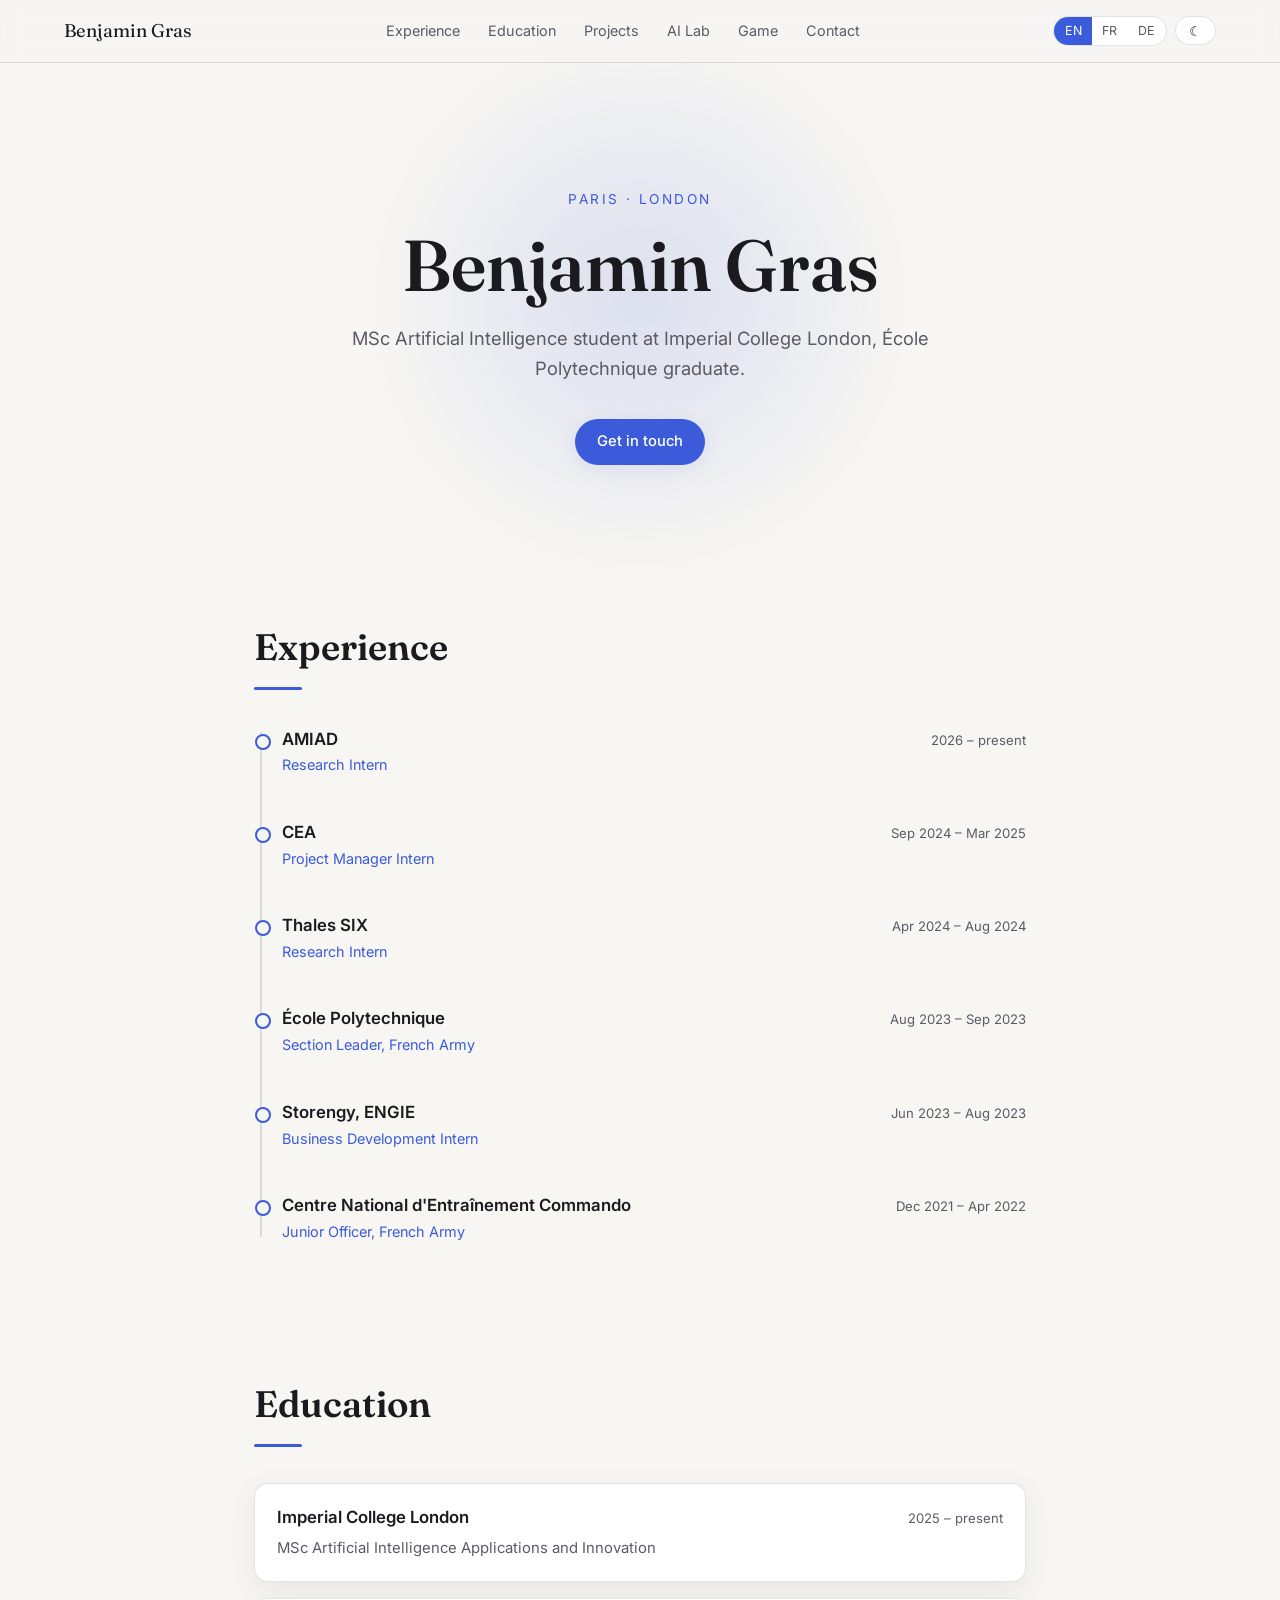
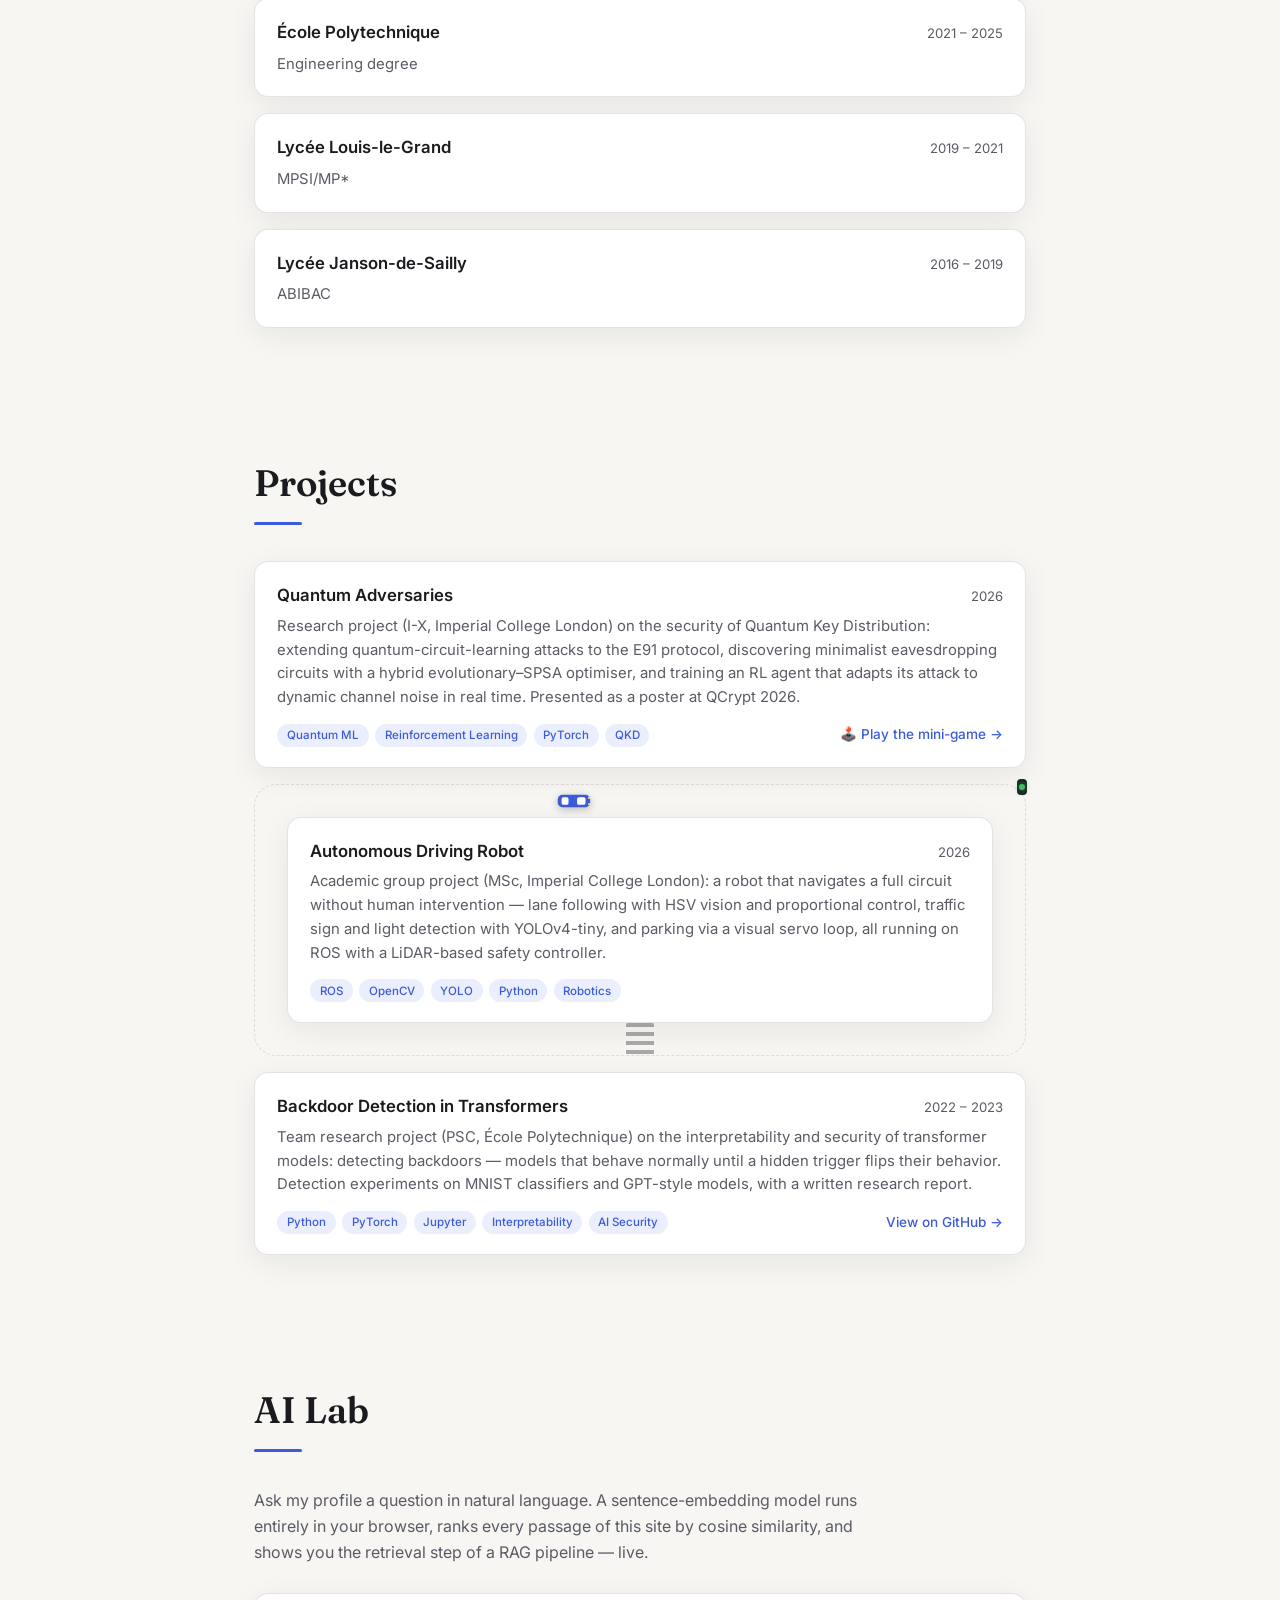
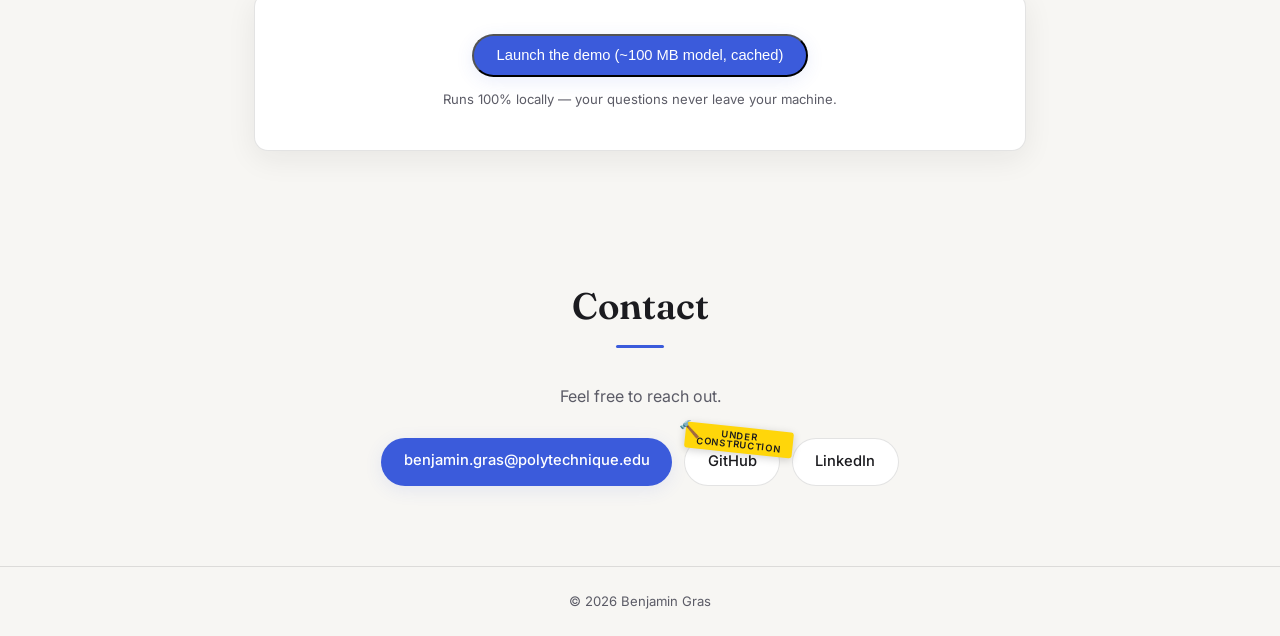
==== index.html @ 8fac79b3 "Initial version of resume site" ====
<!DOCTYPE html>
<html lang="en">
<head>
  <meta charset="UTF-8">
  <meta name="viewport" content="width=device-width, initial-scale=1.0">

  <!-- Set the theme before first paint to avoid a flash of the wrong theme. -->
  <script>
    document.documentElement.dataset.theme =
      localStorage.getItem("theme") ||
      (matchMedia("(prefers-color-scheme: dark)").matches ? "dark" : "light");
  </script>

  <title>Benjamin Gras — AI Engineer</title>
  <meta name="description" content="Benjamin Gras — AI Engineer. MSc Artificial Intelligence at Imperial College London, École Polytechnique graduate.">

  <!-- Canonical URL of the site. -->
  <link rel="canonical" href="https://benj-admin.github.io/">

  <!-- Open Graph (LinkedIn, Slack, WhatsApp, iMessage, Discord…) -->
  <meta property="og:type" content="website">
  <meta property="og:title" content="Benjamin Gras — AI Engineer">
  <meta property="og:description" content="AI Engineer. MSc Artificial Intelligence at Imperial College London, École Polytechnique graduate. Try the in-browser AI Lab.">
  <meta property="og:url" content="https://benj-admin.github.io/">
  <meta property="og:locale" content="en_GB">
  <!-- Drop a 1200×630 image at assets/og-image.png (a branded name card is enough — no photo needed), then uncomment: -->
  <!-- <meta property="og:image" content="https://benj-admin.github.io/assets/og-image.png"> -->

  <!-- Twitter/X card -->
  <meta name="twitter:card" content="summary">
  <meta name="twitter:title" content="Benjamin Gras — AI Engineer">
  <meta name="twitter:description" content="AI Engineer. MSc Artificial Intelligence at Imperial College London, École Polytechnique graduate.">

  <!-- Browser UI color on mobile -->
  <meta name="theme-color" content="#f7f6f3" media="(prefers-color-scheme: light)">
  <meta name="theme-color" content="#101014" media="(prefers-color-scheme: dark)">

  <link rel="preconnect" href="https://fonts.googleapis.com">
  <link rel="preconnect" href="https://fonts.gstatic.com" crossorigin>
  <link href="https://fonts.googleapis.com/css2?family=Fraunces:opsz,wght@9..144,500;9..144,600&family=Inter:wght@400;500;600&display=swap" rel="stylesheet">
  <link rel="stylesheet" href="css/style.css">
  <link rel="icon" href="data:image/svg+xml,<svg xmlns='http://www.w3.org/2000/svg' viewBox='0 0 100 100'><rect width='100' height='100' rx='24' fill='%233b5bdb'/><text x='50' y='69' font-family='Georgia, serif' font-size='56' font-weight='700' fill='white' text-anchor='middle'>BG</text></svg>">

  <!-- Structured data: helps Google link this site to you (Knowledge Graph). -->
  <script type="application/ld+json">
  {
    "@context": "https://schema.org",
    "@type": "Person",
    "name": "Benjamin Gras",
    "url": "https://benj-admin.github.io/",
    "jobTitle": "AI Engineer",
    "alumniOf": ["École Polytechnique", "Imperial College London"],
    "knowsLanguage": ["en", "fr", "de"],
    "sameAs": [
      "https://www.linkedin.com/in/benjamin-gras-37bb97239/",
      "https://github.com/Benj-admin"
    ]
  }
  </script>
</head>
<body>
  <div class="cursor-glow" aria-hidden="true"></div>

  <header class="nav">
    <a href="#top" class="nav-name">Benjamin Gras</a>
    <nav class="nav-links" id="nav-links">
      <a href="#experience" data-i18n="nav.experience">Experience</a>
      <a href="#education" data-i18n="nav.education">Education</a>
      <a href="#projects" data-i18n="nav.projects">Projects</a>
      <a href="#lab" data-i18n="nav.lab">AI Lab</a>
      <a href="game.html" data-i18n="nav.game">Game</a>
      <a href="#contact" data-i18n="nav.contact">Contact</a>
    </nav>
    <div class="nav-actions">
      <div class="lang-switch" id="lang-switch" role="group" aria-label="Language">
        <button data-lang="en">EN</button>
        <button data-lang="fr">FR</button>
        <button data-lang="de">DE</button>
      </div>
      <button id="theme-toggle" class="pill" aria-label="Toggle theme">☾</button>
      <button id="nav-toggle" class="pill nav-burger" aria-label="Menu" aria-expanded="false" aria-controls="nav-links">☰</button>
    </div>
  </header>

  <main id="top">
    <section class="hero">
      <p class="hero-kicker reveal" data-i18n="hero.kicker">Paris · London</p>
      <h1 class="hero-title reveal">Benjamin Gras</h1>
      <p class="hero-sub reveal" data-i18n="hero.sub">
        MSc Artificial Intelligence student at Imperial College London,
        École Polytechnique graduate.
      </p>
      <div class="hero-cta reveal">
        <a href="#contact" class="btn btn-primary" data-i18n="hero.cta1">Get in touch</a>
      </div>
    </section>

    <section id="experience" class="section">
      <h2 class="section-title reveal" data-i18n="sec.experience">Experience</h2>
      <div class="timeline" id="experience-list"></div>
    </section>

    <section id="education" class="section">
      <h2 class="section-title reveal" data-i18n="sec.education">Education</h2>
      <div class="cards" id="education-list"></div>
    </section>

    <section id="projects" class="section">
      <h2 class="section-title reveal" data-i18n="sec.projects">Projects</h2>
      <div class="cards" id="projects-list"></div>
    </section>

    <section id="lab" class="section">
      <h2 class="section-title reveal" data-i18n="sec.lab">AI Lab</h2>
      <p class="lab-intro reveal" data-i18n="lab.intro">
        Ask my profile a question in natural language. A sentence-embedding model
        runs entirely in your browser, ranks every passage of this site by cosine
        similarity, and shows you the retrieval step of a RAG pipeline — live.
      </p>
      <div class="lab-box reveal">
        <div id="lab-start">
          <button id="lab-load" class="btn btn-primary" data-i18n="lab.load">Launch the demo (~100 MB model, cached)</button>
          <p class="lab-note" data-i18n="lab.note">Runs 100% locally — your questions never leave your machine.</p>
        </div>
        <div id="lab-progress" hidden>
          <div class="progress"><div class="progress-fill" id="lab-progress-fill"></div></div>
          <p class="lab-note" id="lab-progress-text"></p>
        </div>
        <div id="lab-ui" hidden>
          <div class="lab-pipeline">
            <span class="pstep" data-i18n="lab.step1">1 · Embed question</span>
            <span class="pstep" data-i18n="lab.step2">2 · Similarity scoring</span>
            <span class="pstep" data-i18n="lab.step3">3 · Top passages</span>
          </div>
          <div class="score-modes">
            <span class="lab-note" data-i18n="lab.mode">Retrieval strategy:</span>
            <button class="score-mode active" data-mode="cos" type="button" data-i18n="lab.mode.cos">Pooled cosine</button>
            <button class="score-mode" data-mode="maxsim" type="button" data-i18n="lab.mode.maxsim">Late interaction (MaxSim)</button>
          </div>
          <form id="lab-form">
            <input id="lab-input" type="text" autocomplete="off"
                   data-i18n-ph="lab.placeholder" placeholder="Ask about my profile, in English, French or German…">
            <button class="btn btn-primary" type="submit" data-i18n="lab.ask">Search</button>
          </form>
          <div class="lab-chips">
            <button class="chip" type="button">Have you worked on satellites?</button>
            <button class="chip" type="button">Que faites-vous en ce moment ?</button>
            <button class="chip" type="button">Haben Sie militärische Erfahrung?</button>
            <button class="chip" type="button">How can I contact you?</button>
          </div>
          <div id="lab-results"></div>
        </div>
      </div>
    </section>

    <section id="contact" class="section contact">
      <h2 class="section-title reveal" data-i18n="sec.contact">Contact</h2>
      <p class="reveal" data-i18n="contact.text">Feel free to reach out.</p>
      <div class="contact-links reveal">
        <a class="btn btn-primary" href="mailto:benjamin.gras@polytechnique.edu?subject=%5BSite%20web%5D%20Contact">benjamin.gras@polytechnique.edu</a>
        <a class="btn btn-ghost btn-wip" href="https://github.com/Benj-admin" target="_blank" rel="noopener">
          GitHub
          <span class="wip-badge">
            <span class="wip-ribbon" data-i18n="contact.wip">Under construction</span>
            <span class="wip-hammer" aria-hidden="true">🔨</span>
          </span>
        </a>
        <a class="btn btn-ghost" href="https://www.linkedin.com/in/benjamin-gras-37bb97239/" target="_blank" rel="noopener">LinkedIn</a>
      </div>
    </section>
  </main>

  <footer class="footer">
    <span>© 2026 Benjamin Gras</span>
  </footer>

  <!-- Shown only when printing: a QR code back to the live site (built in common.js). -->
  <div class="print-card" id="print-card" aria-hidden="true"></div>

  <script src="js/data.js"></script>
  <script src="js/qrcode.min.js"></script>
  <script src="js/common.js"></script>
  <script src="js/main.js"></script>
  <script src="js/rag.js"></script>
</body>
</html>
---- css/style.css ----
/* ---------- Design tokens ---------- */
:root {
  --bg: #f7f6f3;
  --bg-elev: #ffffff;
  --text: #1b1b1f;
  --text-soft: #5b5b66;
  --accent: #3b5bdb;
  --accent-soft: rgba(59, 91, 219, 0.10);
  --line: rgba(27, 27, 31, 0.12);
  --glow: rgba(59, 91, 219, 0.14);
  --shadow: 0 8px 30px rgba(27, 27, 31, 0.07);
  --font-display: "Fraunces", Georgia, serif;
  --font-body: "Inter", system-ui, sans-serif;
}

[data-theme="dark"] {
  --bg: #101014;
  --bg-elev: #18181f;
  --text: #ececf1;
  --text-soft: #9d9dab;
  --accent: #7b96ff;
  --accent-soft: rgba(123, 150, 255, 0.12);
  --line: rgba(236, 236, 241, 0.12);
  --glow: rgba(123, 150, 255, 0.10);
  --shadow: 0 8px 30px rgba(0, 0, 0, 0.4);
}

* { margin: 0; padding: 0; box-sizing: border-box; }

html { scroll-behavior: smooth; }

body {
  background: var(--bg);
  color: var(--text);
  font-family: var(--font-body);
  line-height: 1.6;
  transition: background 0.4s ease, color 0.4s ease;
  overflow-x: hidden;
}

/* ---------- Cursor glow ---------- */
.cursor-glow {
  position: fixed;
  top: 0; left: 0;
  width: 600px; height: 600px;
  border-radius: 50%;
  background: radial-gradient(circle, var(--glow) 0%, transparent 65%);
  pointer-events: none;
  transform: translate(-50%, -50%);
  z-index: 0;
  transition: opacity 0.5s ease;
}

@media (hover: none), (prefers-reduced-motion: reduce) {
  .cursor-glow { display: none; }
}

/* ---------- Nav ---------- */
.nav {
  position: sticky;
  top: 0;
  z-index: 10;
  display: flex;
  align-items: center;
  justify-content: space-between;
  gap: 1rem;
  padding: 1rem clamp(1.25rem, 5vw, 4rem);
  background: color-mix(in srgb, var(--bg) 80%, transparent);
  backdrop-filter: blur(12px);
  border-bottom: 1px solid var(--line);
}

.nav-name {
  font-family: var(--font-display);
  font-size: 1.15rem;
  color: var(--text);
  text-decoration: none;
}

.nav-links {
  display: flex;
  gap: clamp(0.75rem, 2.5vw, 1.75rem);
}

.nav-links a {
  color: var(--text-soft);
  text-decoration: none;
  font-size: 0.9rem;
  transition: color 0.2s ease;
}

.nav-links a:hover { color: var(--accent); }

.nav-actions { display: flex; gap: 0.5rem; align-items: center; }

.lang-switch {
  display: flex;
  border: 1px solid var(--line);
  background: var(--bg-elev);
  border-radius: 999px;
  overflow: hidden;
}

.lang-switch button {
  border: none;
  background: transparent;
  color: var(--text-soft);
  font-family: var(--font-body);
  font-size: 0.78rem;
  padding: 0.4rem 0.65rem;
  cursor: pointer;
  transition: background 0.2s ease, color 0.2s ease;
}

.lang-switch button:hover { color: var(--accent); }

.lang-switch button.active {
  background: var(--accent);
  color: #fff;
}

.pill {
  border: 1px solid var(--line);
  background: var(--bg-elev);
  color: var(--text);
  border-radius: 999px;
  padding: 0.35rem 0.85rem;
  font-size: 0.85rem;
  font-family: var(--font-body);
  cursor: pointer;
  transition: border-color 0.2s ease, transform 0.15s ease;
}

.pill:hover { border-color: var(--accent); transform: translateY(-1px); }

.nav-burger { display: none; }

@media (max-width: 640px) {
  .nav-burger { display: inline-flex; align-items: center; }

  .nav-links {
    display: none;
    position: absolute;
    top: 100%;
    left: 0;
    right: 0;
    flex-direction: column;
    gap: 0;
    padding: 0.5rem clamp(1.25rem, 5vw, 4rem) 1rem;
    background: color-mix(in srgb, var(--bg) 94%, transparent);
    backdrop-filter: blur(12px);
    border-bottom: 1px solid var(--line);
    box-shadow: var(--shadow);
  }

  .nav.open .nav-links { display: flex; }

  .nav-links a {
    padding: 0.7rem 0;
    font-size: 1rem;
    border-bottom: 1px solid var(--line);
  }

  .nav-links a:last-child { border-bottom: none; }
}

/* ---------- Hero ---------- */
.hero {
  position: relative;
  z-index: 1;
  max-width: 820px;
  margin: 0 auto;
  padding: clamp(5rem, 14vh, 9rem) 1.5rem clamp(4rem, 10vh, 7rem);
  text-align: center;
}

.hero-kicker {
  color: var(--accent);
  font-size: 0.85rem;
  letter-spacing: 0.18em;
  text-transform: uppercase;
  margin-bottom: 1rem;
}

.hero-title {
  font-family: var(--font-display);
  font-size: clamp(2.6rem, 7vw, 4.5rem);
  font-weight: 600;
  line-height: 1.08;
  margin-bottom: 1.25rem;
}

.hero-sub {
  color: var(--text-soft);
  font-size: clamp(1rem, 2vw, 1.15rem);
  max-width: 620px;
  margin: 0 auto 2.25rem;
}

.hero-cta { display: flex; gap: 0.75rem; justify-content: center; flex-wrap: wrap; }

.btn {
  display: inline-block;
  padding: 0.7rem 1.4rem;
  border-radius: 999px;
  text-decoration: none;
  font-size: 0.92rem;
  font-weight: 500;
  transition: transform 0.15s ease, box-shadow 0.2s ease, background 0.2s ease;
}

.btn:hover { transform: translateY(-2px); }

.btn-primary {
  background: var(--accent);
  color: #fff;
  box-shadow: 0 4px 18px var(--accent-soft);
}

.btn-ghost {
  border: 1px solid var(--line);
  color: var(--text);
  background: var(--bg-elev);
}

.btn-ghost:hover { border-color: var(--accent); }

/* ---------- Sections ---------- */
.section {
  position: relative;
  z-index: 1;
  max-width: 820px;
  margin: 0 auto;
  padding: clamp(2.5rem, 7vh, 4.5rem) 1.5rem;
}

.section-title {
  font-family: var(--font-display);
  font-size: clamp(1.7rem, 4vw, 2.3rem);
  font-weight: 600;
  margin-bottom: 2.25rem;
}

.section-title::after {
  content: "";
  display: block;
  width: 3rem;
  height: 3px;
  border-radius: 2px;
  background: var(--accent);
  margin-top: 0.6rem;
}

/* ---------- Timeline ---------- */
.timeline {
  position: relative;
  padding-left: 1.75rem;
}

.timeline::before {
  content: "";
  position: absolute;
  left: 6px;
  top: 6px;
  bottom: 6px;
  width: 2px;
  background: var(--line);
}

.timeline-item {
  position: relative;
  padding-bottom: 2.25rem;
}

.timeline-item:last-child { padding-bottom: 0; }

.timeline-item::before {
  content: "";
  position: absolute;
  left: calc(-1.75rem + 1px);
  top: 8px;
  width: 12px; height: 12px;
  border-radius: 50%;
  background: var(--bg);
  border: 2.5px solid var(--accent);
  transition: background 0.3s ease;
}

.timeline-item:hover::before { background: var(--accent); }

.ti-meta {
  display: flex;
  justify-content: space-between;
  align-items: baseline;
  gap: 1rem;
  flex-wrap: wrap;
}

.ti-org { font-weight: 600; font-size: 1.05rem; }

a.ti-org {
  color: inherit;
  text-decoration: none;
  border-bottom: 1px dashed transparent;
  transition: color 0.2s ease, border-color 0.2s ease;
}

a.ti-org:hover {
  color: var(--accent);
  border-bottom-color: var(--accent);
}

.ti-date {
  color: var(--text-soft);
  font-size: 0.82rem;
  white-space: nowrap;
}

.ti-role {
  color: var(--accent);
  font-size: 0.9rem;
  margin-bottom: 0.4rem;
}

.ti-desc {
  color: var(--text-soft);
  font-size: 0.93rem;
}

.ti-desc li { margin-left: 1.1rem; margin-top: 0.2rem; }

/* ---------- Education cards ---------- */
.cards {
  display: grid;
  gap: 1rem;
}

.card {
  background: var(--bg-elev);
  border: 1px solid var(--line);
  border-radius: 14px;
  padding: 1.25rem 1.4rem;
  box-shadow: var(--shadow);
  transition: transform 0.2s ease, border-color 0.2s ease;
}

.card:hover { transform: translateY(-3px); border-color: var(--accent); }

.card .ti-meta { margin-bottom: 0.15rem; }

.card .ti-desc { margin-top: 0.35rem; }

/* ---------- Projects ---------- */
.proj-foot {
  display: flex;
  justify-content: space-between;
  align-items: center;
  gap: 0.75rem;
  flex-wrap: wrap;
  margin-top: 0.85rem;
}

.tags { display: flex; gap: 0.4rem; flex-wrap: wrap; }

.tag {
  font-size: 0.72rem;
  padding: 0.15rem 0.6rem;
  border-radius: 999px;
  background: var(--accent-soft);
  color: var(--accent);
  font-weight: 500;
}

.proj-link {
  color: var(--accent);
  text-decoration: none;
  font-size: 0.85rem;
  font-weight: 500;
  white-space: nowrap;
  transition: transform 0.15s ease;
  display: inline-block;
}

.proj-link:hover { transform: translateX(3px); }

/* ---------- Car animation (robotics card) ---------- */
.card-carwrap {
  position: relative;
  padding: 32px;
  border: 1px dashed var(--line);
  border-radius: 22px;
}

.card-carwrap .card { position: relative; z-index: 1; }

.car-track {
  position: absolute;
  inset: 0;
  pointer-events: none;
  z-index: 0;
}

.car {
  position: absolute;
  top: 0;
  left: 0;
  offset-rotate: auto;
  offset-distance: 0%;
  filter: drop-shadow(0 2px 4px rgba(0, 0, 0, 0.25));
}

.car-body { fill: var(--accent); }
.car-window { fill: var(--bg-elev); }
.car-light { fill: #ffd76b; }

.tlight {
  position: absolute;
  width: 10px;
  height: 16px;
  border-radius: 4px;
  background: var(--text);
  transform: translate(8px, -22px);
  display: flex;
  align-items: center;
  justify-content: center;
}

.tlight-dot {
  width: 6px;
  height: 6px;
  border-radius: 50%;
}

.tlight.green .tlight-dot { background: #3fbf5f; box-shadow: 0 0 7px #3fbf5f; }
.tlight.red .tlight-dot { background: #e04545; box-shadow: 0 0 7px #e04545; }

.crosswalk {
  position: absolute;
  width: 28px;
  height: 32px;
  background: repeating-linear-gradient(
    to bottom,
    color-mix(in srgb, var(--text) 35%, transparent) 0 4px,
    transparent 4px 9px
  );
  border-radius: 2px;
}

.ped {
  position: absolute;
  font-size: 15px;
  line-height: 1;
  z-index: 0;
  pointer-events: none;
  filter: drop-shadow(0 1px 2px rgba(0, 0, 0, 0.3));
}

@supports not (offset-path: path("M 0 0 H 10")) {
  .car-track { display: none; }
  .card-carwrap { padding: 0; border: none; }
}

/* ---------- AI Lab ---------- */
.lab-intro {
  color: var(--text-soft);
  max-width: 640px;
  margin-bottom: 1.75rem;
}

.lab-box {
  background: var(--bg-elev);
  border: 1px solid var(--line);
  border-radius: 14px;
  padding: 1.5rem;
  box-shadow: var(--shadow);
}

#lab-start { text-align: center; padding: 1rem 0; }

.lab-note {
  color: var(--text-soft);
  font-size: 0.82rem;
  margin-top: 0.75rem;
}

.progress {
  height: 8px;
  border-radius: 999px;
  background: var(--accent-soft);
  overflow: hidden;
}

.progress-fill {
  height: 100%;
  width: 0%;
  border-radius: 999px;
  background: var(--accent);
  transition: width 0.3s ease;
}

.lab-pipeline {
  display: flex;
  gap: 0.5rem;
  flex-wrap: wrap;
  margin-bottom: 1rem;
}

.pstep {
  font-size: 0.78rem;
  padding: 0.3rem 0.75rem;
  border-radius: 999px;
  border: 1px solid var(--line);
  color: var(--text-soft);
  transition: all 0.3s ease;
}

.pstep.active {
  border-color: var(--accent);
  color: var(--accent);
  background: var(--accent-soft);
}

.score-modes {
  display: flex;
  align-items: center;
  gap: 0.5rem;
  flex-wrap: wrap;
  margin-bottom: 1rem;
}

.score-modes .lab-note { margin: 0; }

.score-mode {
  font-size: 0.78rem;
  font-family: var(--font-body);
  padding: 0.3rem 0.75rem;
  border-radius: 999px;
  border: 1px solid var(--line);
  background: transparent;
  color: var(--text-soft);
  cursor: pointer;
  transition: all 0.2s ease;
}

.score-mode:hover { border-color: var(--accent); color: var(--accent); }

.score-mode.active {
  background: var(--accent-soft);
  border-color: var(--accent);
  color: var(--accent);
}

.lab-result-score b { font-weight: 400; }

.lab-result-score .score-on { font-weight: 600; color: var(--accent); }

#lab-form {
  display: flex;
  gap: 0.5rem;
  flex-wrap: wrap;
}

#lab-input {
  flex: 1;
  min-width: 200px;
  padding: 0.65rem 1rem;
  border-radius: 999px;
  border: 1px solid var(--line);
  background: var(--bg);
  color: var(--text);
  font-family: var(--font-body);
  font-size: 0.92rem;
  outline: none;
  transition: border-color 0.2s ease;
}

#lab-input:focus { border-color: var(--accent); }

.lab-chips {
  display: flex;
  gap: 0.5rem;
  flex-wrap: wrap;
  margin-top: 0.85rem;
}

.chip {
  font-size: 0.8rem;
  font-family: var(--font-body);
  padding: 0.35rem 0.8rem;
  border-radius: 999px;
  border: 1px dashed var(--line);
  background: transparent;
  color: var(--text-soft);
  cursor: pointer;
  transition: all 0.2s ease;
}

.chip:hover { border-color: var(--accent); color: var(--accent); }

#lab-results { margin-top: 1.25rem; display: grid; gap: 0.75rem; }

.lab-result {
  border: 1px solid var(--line);
  border-radius: 12px;
  padding: 0.9rem 1.1rem;
  animation: result-in 0.5s cubic-bezier(0.22, 1, 0.36, 1) both;
  animation-delay: var(--delay, 0s);
}

@keyframes result-in {
  from { opacity: 0; transform: translateY(14px); }
  to { opacity: 1; transform: none; }
}

.lab-result-head {
  display: flex;
  justify-content: space-between;
  gap: 0.5rem;
  flex-wrap: wrap;
  margin-bottom: 0.35rem;
}

.lab-result-tag {
  font-size: 0.75rem;
  font-weight: 600;
  color: var(--accent);
  text-transform: uppercase;
  letter-spacing: 0.06em;
}

.lab-result-score {
  font-size: 0.78rem;
  color: var(--text-soft);
  font-variant-numeric: tabular-nums;
}

.lab-result p { font-size: 0.9rem; color: var(--text-soft); }

.score-bar {
  height: 5px;
  border-radius: 999px;
  background: var(--accent-soft);
  margin-top: 0.6rem;
  overflow: hidden;
}

.score-fill {
  height: 100%;
  border-radius: 999px;
  background: var(--accent);
  transition: width 0.8s cubic-bezier(0.22, 1, 0.36, 1);
}

/* ---------- Contact ---------- */
.contact { text-align: center; padding-bottom: 5rem; }

.contact .section-title::after { margin-inline: auto; }

.contact p { color: var(--text-soft); margin-bottom: 1.75rem; }

.contact-links {
  display: flex;
  gap: 0.75rem;
  justify-content: center;
  flex-wrap: wrap;
}

/* ---------- "Under construction" badge (GitHub button) ---------- */
.btn-wip { position: relative; }

/* The badge wraps ribbon + hammer and shrink-wraps to the ribbon, so the
   hammer can anchor to the ribbon's left edge and track it in every language
   (the ribbon is shorter in FR/DE than in EN). */
.wip-badge {
  position: absolute;
  top: -0.75rem;
  right: -0.9rem;
  pointer-events: none;
}

.wip-ribbon {
  display: inline-block;
  background: #ffd60a;
  color: #1b1b1f;
  font-size: 0.58rem;
  font-weight: 600;
  letter-spacing: 0.08em;
  text-transform: uppercase;
  line-height: 1;
  padding: 0.22rem 0.5rem;
  border-radius: 3px;
  transform: rotate(6deg);
  box-shadow: 0 2px 8px rgba(0, 0, 0, 0.18);
}

.wip-hammer {
  position: absolute;
  top: -0.35rem;
  left: -0.4rem; /* left edge of the ribbon, whatever its width */
  font-size: 1.05rem;
  line-height: 1;
  transform-origin: 20% 80%;
  animation: wip-hammer 1.8s ease-in-out infinite;
}

/* scaleX(-1) mirrors the hammer so it strikes toward the button. */
@keyframes wip-hammer {
  0%, 50%, 100% { transform: scaleX(-1) rotate(0deg); }
  65% { transform: scaleX(-1) rotate(-38deg); }
  78% { transform: scaleX(-1) rotate(10deg); }
}

@media (prefers-reduced-motion: reduce) {
  .wip-hammer { animation: none; }
}

/* ---------- Game (Quantum Eavesdropper) ---------- */
.game-head { max-width: 720px; }

.tabs {
  display: flex;
  gap: 0.5rem;
  margin-bottom: 1rem;
  flex-wrap: wrap;
}

.tab {
  border: 1px solid var(--line);
  background: var(--bg-elev);
  color: var(--text-soft);
  border-radius: 999px;
  padding: 0.45rem 1.1rem;
  font-family: var(--font-body);
  font-size: 0.88rem;
  cursor: pointer;
  transition: all 0.2s ease;
}

.tab:hover { border-color: var(--accent); color: var(--accent); }

.tab.active { background: var(--accent); border-color: var(--accent); color: #fff; }

#play-start { text-align: center; padding: 1rem 0; }

#play-start .lab-note { margin-bottom: 1rem; }

.hud {
  display: flex;
  gap: 1.25rem;
  flex-wrap: wrap;
  align-items: center;
  margin-bottom: 1rem;
  font-size: 0.85rem;
  color: var(--text-soft);
}

.hud-item b { color: var(--text); font-variant-numeric: tabular-nums; }

.hud-risk { flex: 1; min-width: 180px; }

.risk-bar {
  position: relative;
  height: 6px;
  border-radius: 999px;
  background: var(--accent-soft);
  margin-top: 0.3rem;
  overflow: visible;
}

.risk-fill {
  height: 100%;
  width: 0%;
  border-radius: 999px;
  background: var(--accent);
  transition: width 0.25s ease, background 0.25s ease;
}

.risk-fill.danger { background: #d64545; }

.risk-threshold {
  position: absolute;
  top: -3px;
  left: 44%; /* 11% QBER on a 0–25% scale */
  width: 2px;
  height: 12px;
  background: #d64545;
  border-radius: 1px;
}

.qubit-stage {
  display: flex;
  justify-content: center;
  padding: 1.25rem 0;
}

.qubit {
  width: 84px;
  height: 84px;
  border-radius: 50%;
  display: flex;
  align-items: center;
  justify-content: center;
  font-family: var(--font-display);
  font-size: 1.3rem;
  color: var(--accent);
  border: 2px solid var(--accent);
  background: var(--accent-soft);
  box-shadow: 0 0 30px var(--accent-soft);
}

.qubit.pulse { animation: qubit-in 0.45s cubic-bezier(0.22, 1, 0.36, 1); }

@keyframes qubit-in {
  from { transform: translateX(-60px) scale(0.6); opacity: 0; }
  to { transform: none; opacity: 1; }
}

.actions {
  display: flex;
  gap: 0.5rem;
  justify-content: center;
  flex-wrap: wrap;
}

.act kbd {
  margin-left: 0.5rem;
  font-size: 0.7rem;
  border: 1px solid var(--line);
  border-radius: 4px;
  padding: 0.05rem 0.35rem;
  color: var(--text-soft);
}

.feedback {
  min-height: 2.6em;
  margin-top: 1rem;
  font-size: 0.9rem;
  color: var(--text-soft);
}

#btn-next { margin-top: 0.25rem; }

#play-end h3 {
  font-family: var(--font-display);
  margin-bottom: 0.75rem;
}

.end-stats {
  list-style: none;
  margin-bottom: 0.75rem;
  color: var(--text-soft);
  font-size: 0.92rem;
}

.end-stats b { color: var(--text); }

.verdict { font-weight: 600; margin-bottom: 1rem; }

.verdict.bad { color: #d64545; }

#play-end .btn { margin-top: 0.5rem; }

#ai-area { margin-top: 1.25rem; }

#ai-curve {
  width: 100%;
  height: 140px;
  display: block;
  margin-top: 0.5rem;
  border-radius: 8px;
}

.game-foot { margin-top: 1.5rem; }

/* ---------- Footer ---------- */
.footer {
  border-top: 1px solid var(--line);
  text-align: center;
  padding: 1.5rem;
  color: var(--text-soft);
  font-size: 0.82rem;
}

/* ---------- Reveal animations ---------- */
.reveal {
  opacity: 0;
  transform: translateY(22px);
  transition: opacity 0.7s ease, transform 0.7s cubic-bezier(0.22, 1, 0.36, 1);
  transition-delay: var(--delay, 0s);
}

.reveal.visible {
  opacity: 1;
  transform: none;
}

@media (prefers-reduced-motion: reduce) {
  .reveal { opacity: 1; transform: none; transition: none; }
  html { scroll-behavior: auto; }
}

/* ---------- Print: replace the page with a QR card back to the site ---------- */
.print-card { display: none; }

@media print {
  body > *:not(.print-card) { display: none !important; }

  .print-card {
    display: flex !important;
    flex-direction: column;
    align-items: center;
    justify-content: center;
    text-align: center;
    min-height: 92vh;
    gap: 0.25rem;
    color: #000;
  }

  .print-card .pc-qr { width: 210px; height: 210px; }
  .print-card .pc-qr svg { width: 100%; height: 100%; display: block; }

  .print-card .pc-name {
    font-family: var(--font-display);
    font-size: 1.7rem;
    margin-top: 1.1rem;
  }

  .print-card .pc-role { font-size: 1rem; color: #333; }

  .print-card .pc-url {
    font-size: 0.95rem;
    margin-top: 0.35rem;
    font-family: var(--font-body);
  }

  .print-card .pc-tag {
    font-size: 0.85rem;
    color: #555;
    margin-top: 0.7rem;
  }
}
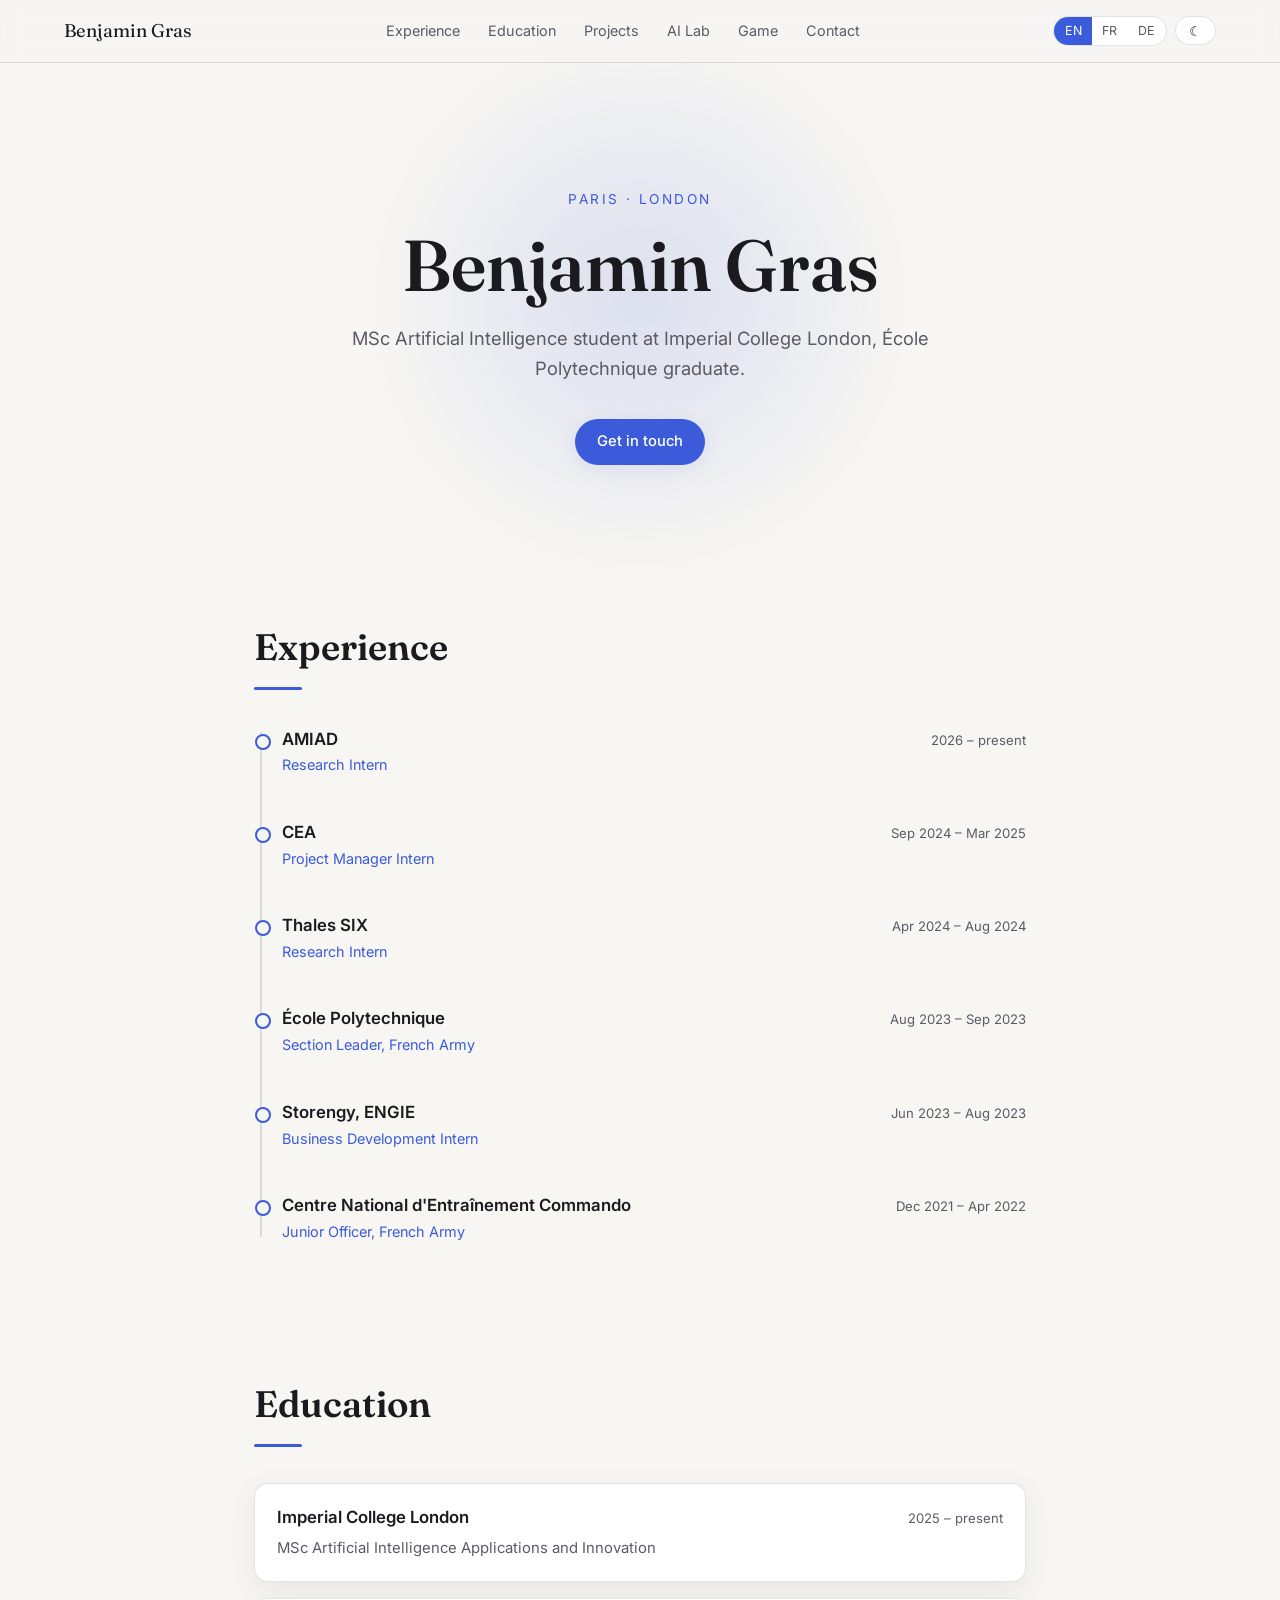
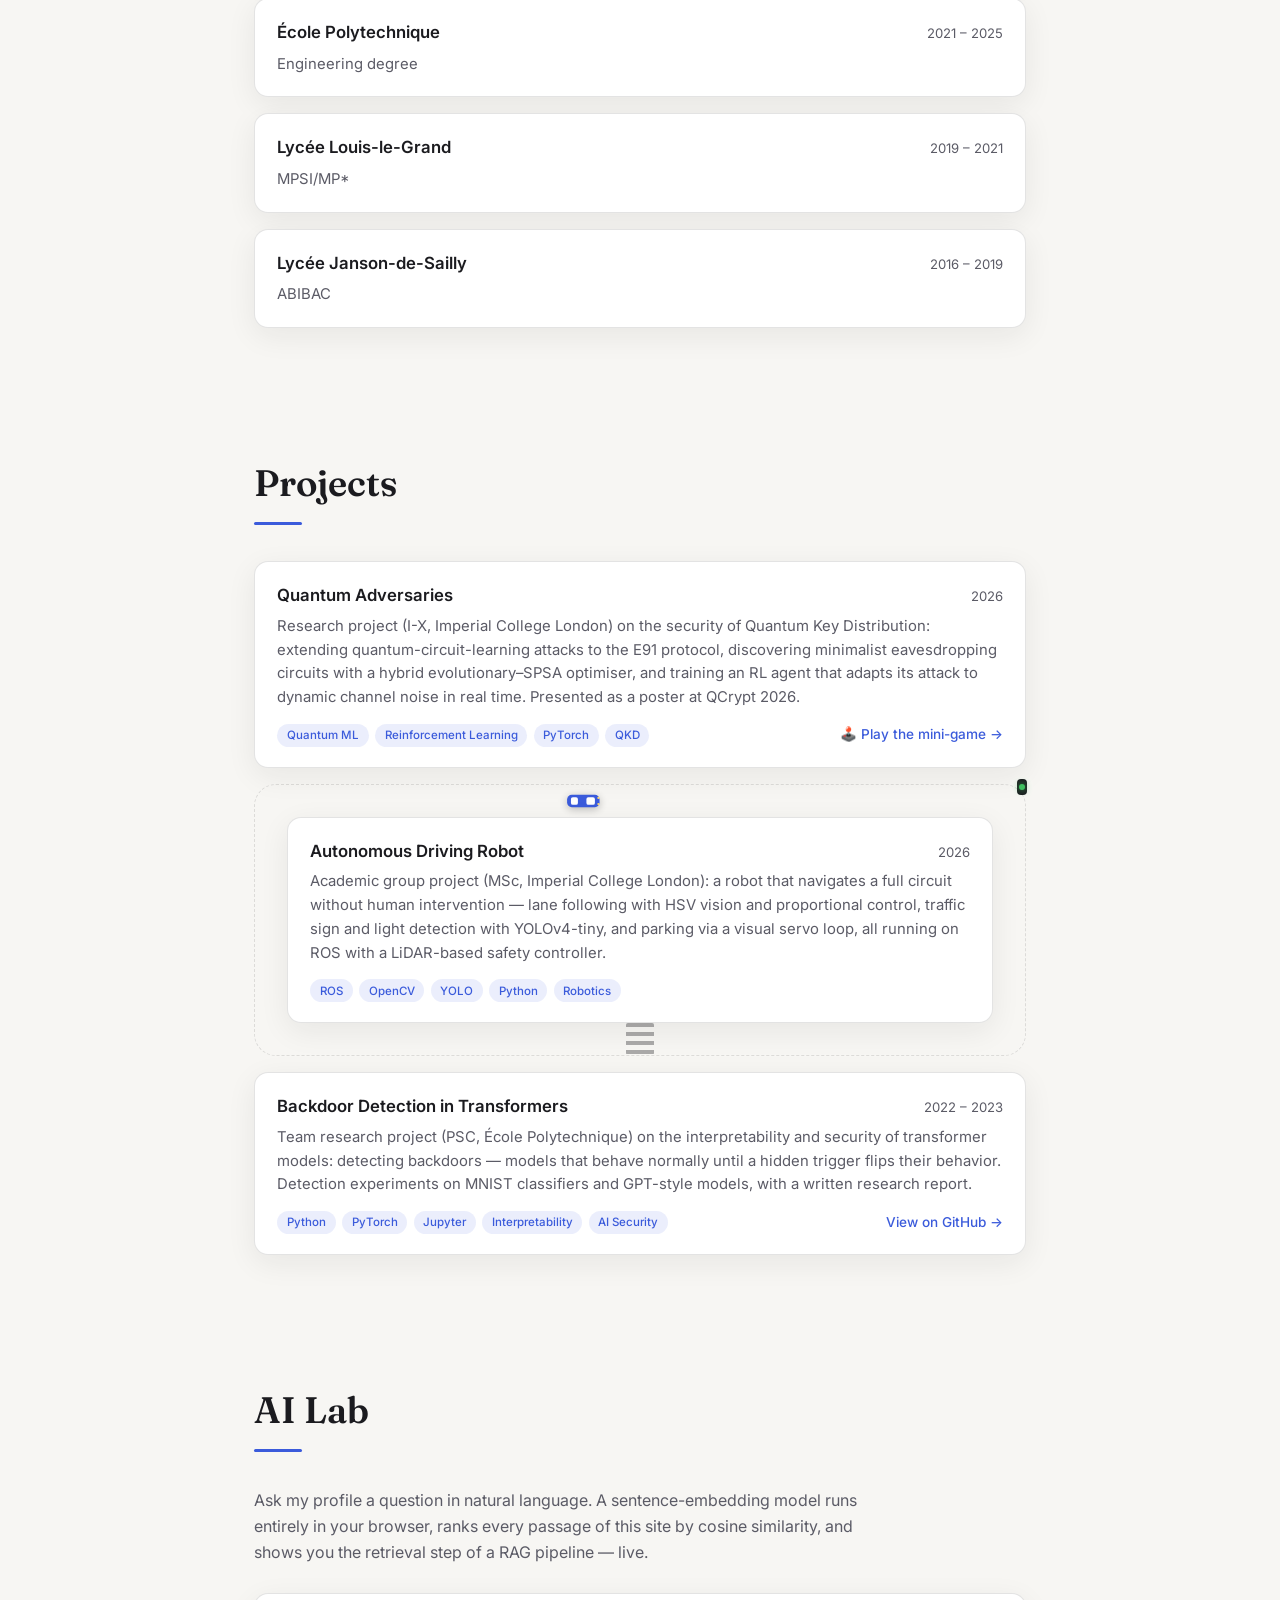
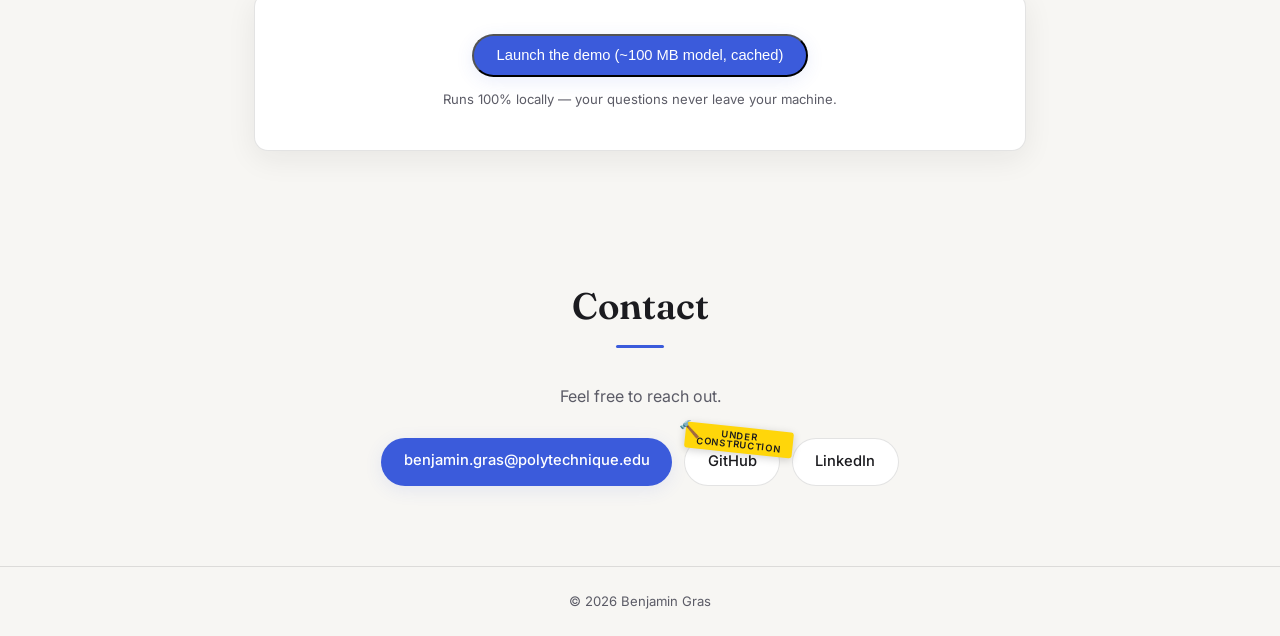
==== commit aa045ff6: "og:image" ====
--- a/index.html
+++ b/index.html
@@ -23,13 +23,16 @@
   <meta property="og:description" content="AI Engineer. MSc Artificial Intelligence at Imperial College London, École Polytechnique graduate. Try the in-browser AI Lab.">
   <meta property="og:url" content="https://benj-admin.github.io/">
   <meta property="og:locale" content="en_GB">
-  <!-- Drop a 1200×630 image at assets/og-image.png (a branded name card is enough — no photo needed), then uncomment: -->
-  <!-- <meta property="og:image" content="https://benj-admin.github.io/assets/og-image.png"> -->
+  <meta property="og:image" content="https://benj-admin.github.io/assets/og-image.jpg">
+  <meta property="og:image:width" content="1200">
+  <meta property="og:image:height" content="630">
+  <meta property="og:image:alt" content="Benjamin Gras — Artificial Intelligence">
 
   <!-- Twitter/X card -->
-  <meta name="twitter:card" content="summary">
+  <meta name="twitter:card" content="summary_large_image">
   <meta name="twitter:title" content="Benjamin Gras — AI Engineer">
   <meta name="twitter:description" content="AI Engineer. MSc Artificial Intelligence at Imperial College London, École Polytechnique graduate.">
+  <meta name="twitter:image" content="https://benj-admin.github.io/assets/og-image.jpg">
 
   <!-- Browser UI color on mobile -->
   <meta name="theme-color" content="#f7f6f3" media="(prefers-color-scheme: light)">
